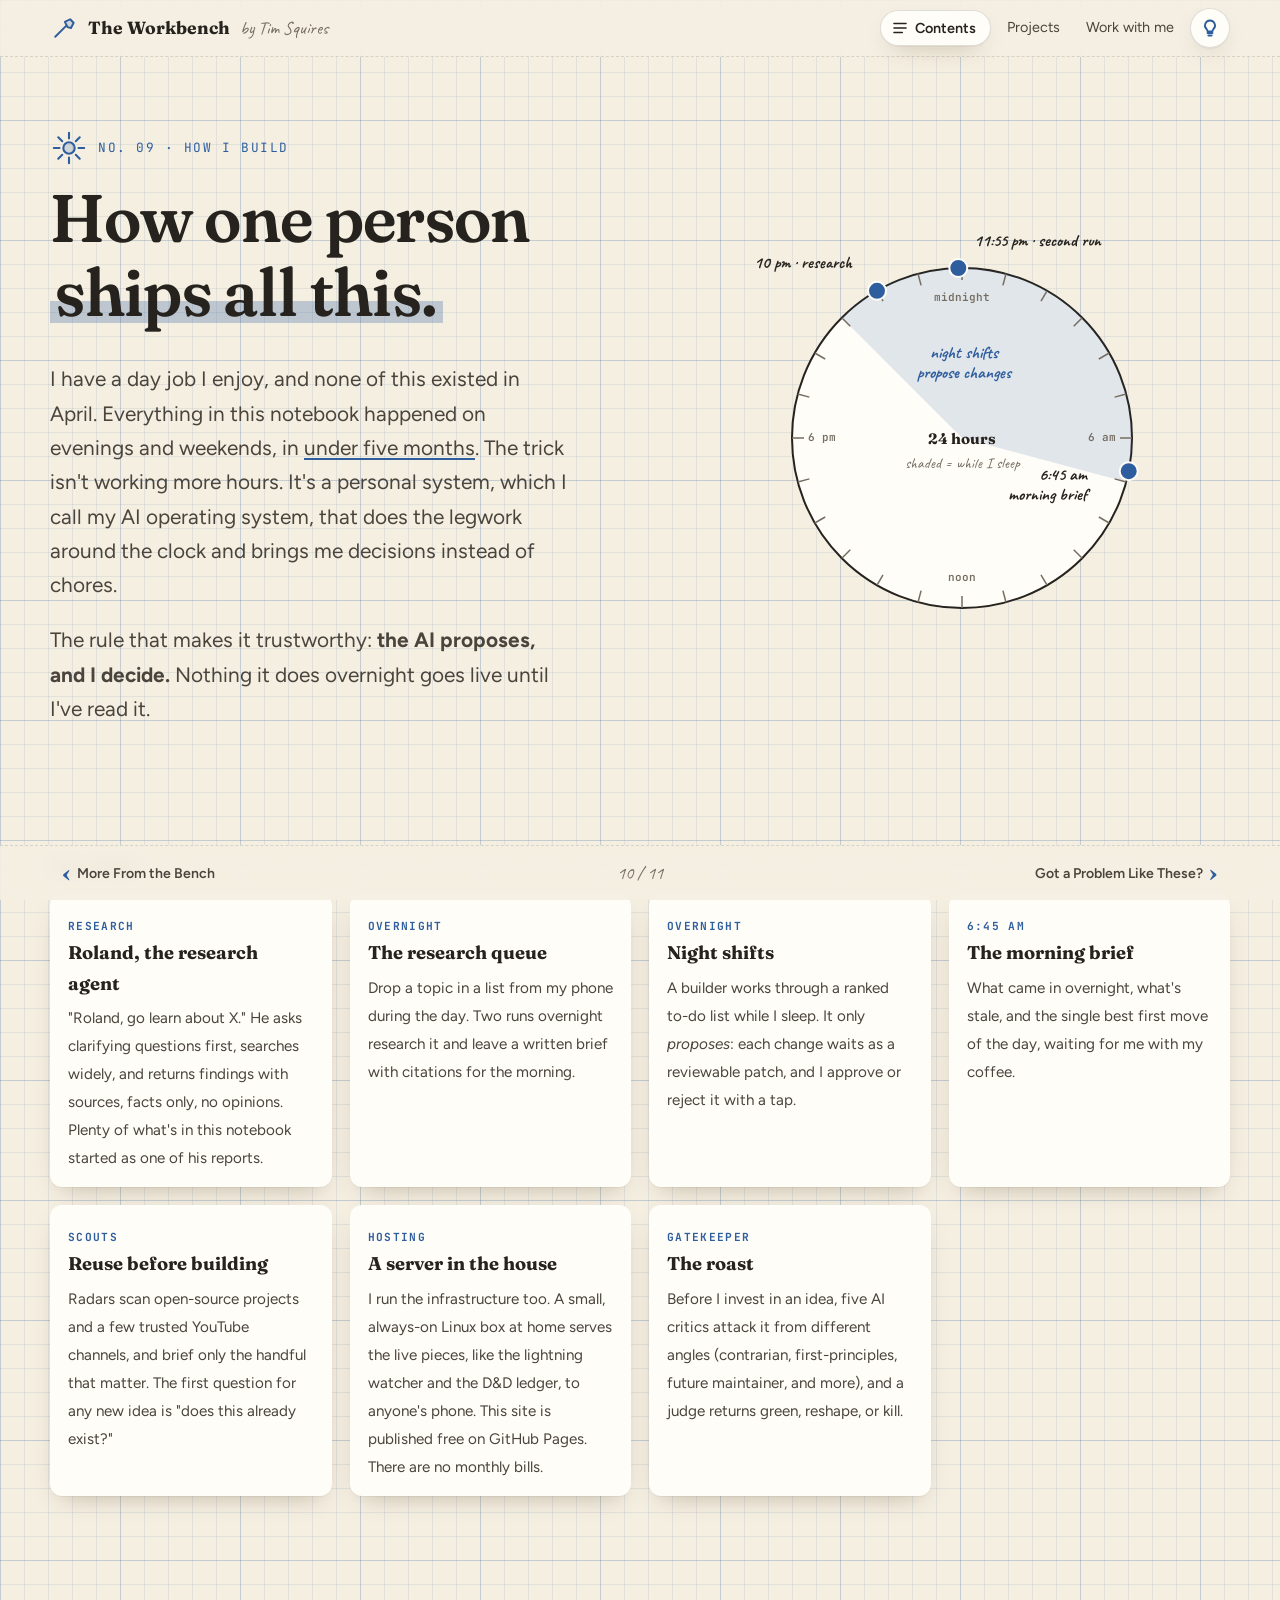
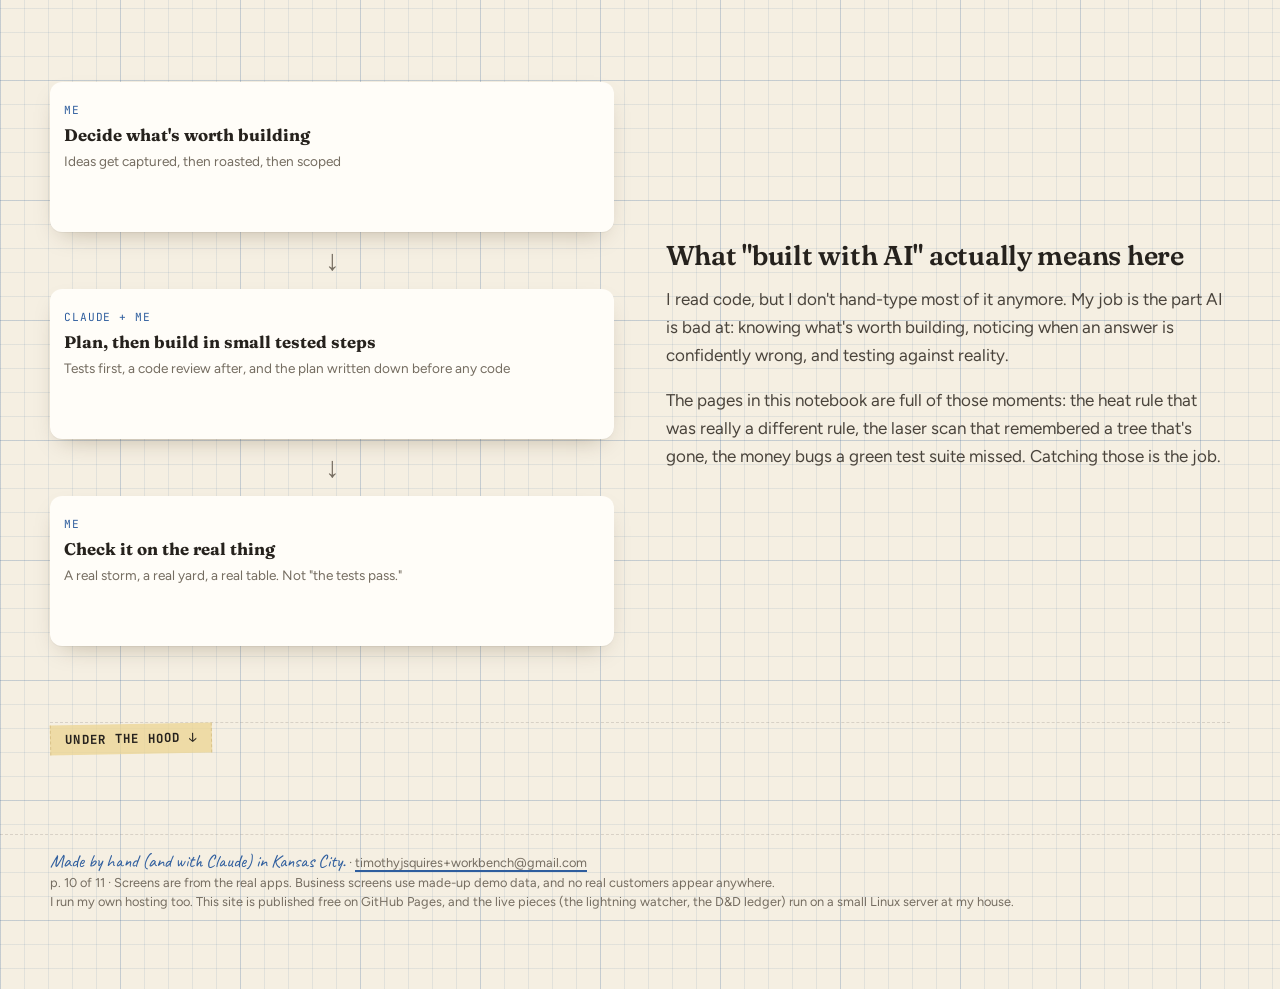
==== aios.html @ 57ef3062 "Update the workbench (2026-09-24 22:04)" ====
<!doctype html>
<html lang="en">
<head>
<meta charset="utf-8">
<meta name="viewport" content="width=device-width, initial-scale=1">
<title>How I Build · The Workbench</title>
<meta name="description" content="The system behind the projects: a research agent, overnight work shifts that propose changes for review, a morning brief on the phone, and scouts that look for existing tools before anything gets built.">
<meta name="robots" content="noindex, nofollow">
<meta property="og:title" content="How one person ships all this">
<meta property="og:description" content="A research agent, overnight shifts, and a morning brief. The AI proposes, and I decide.">
<meta property="og:image" content="https://tsquires21.github.io/workbench/img/og-card.png">
<meta name="twitter:card" content="summary_large_image">
<link rel="icon" href="assets/favicon.svg" type="image/svg+xml">
<link rel="preconnect" href="https://fonts.googleapis.com">
<link rel="preconnect" href="https://fonts.gstatic.com" crossorigin>
<link rel="stylesheet" href="https://fonts.googleapis.com/css2?family=Caveat:wght@500;700&family=Figtree:wght@400;600;700&family=Fraunces:opsz,wght,SOFT,WONK@9..144,500..700,0..100,0..1&family=JetBrains+Mono:wght@400;700&display=swap">
<link rel="stylesheet" href="assets/site.css">
<style>
  .dial { width: 100%; max-width: 440px; margin-inline: auto; display: block; }
  .dial .face { fill: var(--card); stroke: var(--ink); stroke-width: 2; }
  .dial .night { fill: color-mix(in srgb, var(--blue-pencil) 14%, transparent); }
  .dial .tick { stroke: var(--pencil); stroke-width: 1.5; }
  .dial .hr { font: 600 11px var(--f-mono); fill: var(--pencil); text-anchor: middle; dominant-baseline: middle; }
  .dial .ev circle { fill: var(--accent); stroke: var(--card); stroke-width: 2; }
  .dial .lbl { font: 700 17px var(--f-hand); fill: var(--ink); }
  .dial .lbl.dim { fill: var(--blue-pencil); }
  .dial .center { font: 700 15px var(--f-display); fill: var(--ink); text-anchor: middle; }
  .dial .sub { font: 12px var(--f-hand); fill: var(--pencil); text-anchor: middle; font-size: 15px; }
  .parts { display: grid; grid-template-columns: repeat(auto-fit, minmax(min(100%, 250px), 1fr)); gap: 18px; }
  .part { background: var(--card); border-radius: 12px; padding: 16px 18px; box-shadow: var(--shadow); }
  .part b { font-family: var(--f-display); font-size: 1.15rem; display: block; margin-bottom: 4px; }
  .part span { color: var(--ink-soft); font-size: .95rem; }
  .part .k { font: 700 .7rem var(--f-mono); letter-spacing: .12em; text-transform: uppercase; color: var(--accent); }
</style>
</head>
<body data-accent="aios">
<a class="skip" href="#main">Skip to content</a>
<header class="topbar"><div class="wrap">
  <a class="brand" href="index.html"><svg class="doodle" viewBox="0 0 32 32" aria-hidden="true"><path d="M6 26 L19 13"/><path d="M17 9 l6 -3 l4 4 l-3 6 l-4 -1 z"/><path class="fill" d="M17 9 l6 -3 l4 4 l-3 6 l-4 -1 z"/></svg>The Workbench <small>by Tim Squires</small></a>
  <nav><a class="hide-sm" href="index.html#projects">Projects</a><a class="hide-sm" href="build-for-you.html">Work with me</a>
    <button class="lamp" type="button" aria-label="Toggle theme"><svg class="doodle" viewBox="0 0 24 24" aria-hidden="true"><path d="M9 18h6M10 21h4"/><path d="M12 3a6 6 0 0 0-4 10.5c.8.8 1 1.5 1 2.5h6c0-1 .2-1.7 1-2.5A6 6 0 0 0 12 3z"/></svg></button></nav>
</div></header>

<main id="main">
  <section class="hero wrap">
    <div class="hero-grid">
      <div>
        <div class="kicker"><svg class="doodle" viewBox="0 0 40 40" aria-hidden="true"><circle cx="20" cy="20" r="6"/><circle class="fill" cx="20" cy="20" r="6"/><path d="M20 4v6M20 30v6M4 20h6M30 20h6M8.7 8.7l4.2 4.2M27.1 27.1l4.2 4.2M8.7 31.3l4.2-4.2M27.1 12.9l4.2-4.2"/></svg>No. 09 · How I build</div>
        <h1>How one person <span class="scribble">ships all this.</span></h1>
        <p class="lede">I have a day job I enjoy, and none of this existed in April. Everything in this notebook happened on evenings and weekends, in <a href="index.html#timeline">under five months</a>. The trick isn't working more hours. It's a personal system, which I call my AI operating system, that does the legwork around the clock and brings me decisions instead of chores.</p>
        <p class="lede">The rule that makes it trustworthy: <strong>the AI proposes, and I decide.</strong> Nothing it does overnight goes live until I've read it.</p>
      </div>
      <svg class="dial" viewBox="0 0 440 440" role="img" aria-label="A 24-hour day: research at 10 pm and 11:55 pm, night shifts that propose changes while I sleep, and a morning brief at 6:45 am">
        <circle class="face" cx="220" cy="220" r="170"/>
        <!-- night wedge, 9 pm (225 deg) to 7 am (15 deg); midnight at the top -->
        <path class="night" d="M220 220 L99.8 99.8 A170 170 0 0 1 384.2 264 Z"/>
        <g id="ticks"></g>
        <g class="ev">
          <circle cx="135" cy="72.8" r="9"/>
          <circle cx="216.3" cy="50" r="9"/>
          <circle cx="386.7" cy="253.2" r="9"/>
        </g>
        <text class="lbl" x="12" y="50">10 pm · research</text>
        <text class="lbl" x="232" y="28">11:55 pm · second run</text>
        <text class="lbl" x="345" y="262" text-anchor="end">6:45 am</text>
        <text class="lbl" x="345" y="282" text-anchor="end">morning brief</text>
        <text class="lbl dim" x="222" y="140" text-anchor="middle">night shifts</text>
        <text class="lbl dim" x="222" y="160" text-anchor="middle">propose changes</text>
        <text class="center" x="220" y="226">24 hours</text>
        <text class="sub" x="220" y="250">shaded = while I sleep</text>
      </svg>
    </div>
  </section>

  <section class="block wrap">
    <div class="section-label">The pieces</div>
    <div class="parts">
      <div class="part"><span class="k">Research</span><b>Roland, the research agent</b><span>"Roland, go learn about X." He asks clarifying questions first, searches widely, and returns findings with sources, facts only, no opinions. Plenty of what's in this notebook started as one of his reports.</span></div>
      <div class="part"><span class="k">Overnight</span><b>The research queue</b><span>Drop a topic in a list from my phone during the day. Two runs overnight research it and leave a written brief with citations for the morning.</span></div>
      <div class="part"><span class="k">Overnight</span><b>Night shifts</b><span>A builder works through a ranked to-do list while I sleep. It only <em>proposes</em>: each change waits as a reviewable patch, and I approve or reject it with a tap.</span></div>
      <div class="part"><span class="k">6:45 am</span><b>The morning brief</b><span>What came in overnight, what's stale, and the single best first move of the day, waiting for me with my coffee.</span></div>
      <div class="part"><span class="k">Scouts</span><b>Reuse before building</b><span>Radars scan open-source projects and a few trusted YouTube channels, and brief only the handful that matter. The first question for any new idea is "does this already exist?"</span></div>
      <div class="part"><span class="k">Hosting</span><b>A server in the house</b><span>I run the infrastructure too. A small, always-on Linux box at home serves the live pieces, like the lightning watcher and the D&amp;D ledger, to anyone's phone. This site is published free on GitHub Pages. There are no monthly bills.</span></div>
      <div class="part"><span class="k">Gatekeeper</span><b>The roast</b><span>Before I invest in an idea, five AI critics attack it from different angles (contrarian, first-principles, future maintainer, and more), and a judge returns green, reshape, or kill.</span></div>
    </div>
  </section>

  <section class="block wrap">
    <div class="beat">
      <div class="flow" style="flex-direction:column">
        <div class="step"><span class="src">Me</span><b>Decide what's worth building</b><small>Ideas get captured, then roasted, then scoped</small></div>
        <div class="arrow" style="transform:none;text-align:center">↓</div>
        <div class="step"><span class="src">Claude + me</span><b>Plan, then build in small tested steps</b><small>Tests first, a code review after, and the plan written down before any code</small></div>
        <div class="arrow" style="transform:none;text-align:center">↓</div>
        <div class="step"><span class="src">Me</span><b>Check it on the real thing</b><small>A real storm, a real yard, a real table. Not "the tests pass."</small></div>
      </div>
      <div class="prose">
        <h3>What "built with AI" actually means here</h3>
        <p>I read code, but I don't hand-type most of it anymore. My job is the part AI is bad at: knowing what's worth building, noticing when an answer is confidently wrong, and testing against reality.</p>
        <p>The pages in this notebook are full of those moments: the heat rule that was really a different rule, the laser scan that remembered a tree that's gone, the money bugs a green test suite missed. Catching those is the job.</p>
      </div>
    </div>

    <details class="hood">
      <summary>Under the hood</summary>
      <div class="inner">
        <ul>
          <li><strong>Claude Code</strong> as the build partner, driven by a git repository of instructions, skills and project notes, so the system remembers the work across days and devices.</li>
          <li><strong>Scheduled tasks</strong> on a Windows laptop run the headless shifts. An always-on Linux mini-server at home ("hearth") serves the public pages and the lightning watcher.</li>
          <li><strong>Built to survive without the AI.</strong> Every tool is rated on whether it would still run if the AI went away. Most of what's in this notebook would, because the AI helped build them but isn't needed to run them.</li>
          <li><strong>Free and open-source wherever possible</strong>, local-first, and running on hardware I own.</li>
          <li>About 40 projects and roughly 4,800 automated tests across 16 test suites.</li>
        </ul>
      </div>
    </details>
  </section>

  <nav class="pager" data-pager aria-label="Previous and next page"></nav>
</main>

<footer class="foot"><div class="wrap">
  <span class="hand">Made by hand (and with Claude) in Kansas City.</span> · <a data-contact href="#contact"><span data-contact-text>timothyjsquires+workbench [at] gmail [dot] com</span></a><br>
  <span data-pageno></span> · Screens are from the real apps. Business screens use made-up demo data, and no real customers appear anywhere.<br>
  I run my own hosting too. This site is published free on GitHub Pages, and the live pieces (the lightning watcher, the D&amp;D ledger) run on a small Linux server at my house.
</div></footer>
<script src="assets/site.js"></script>
<script>
  // hour ticks for the 24-hour dial
  (function () {
    var g = document.getElementById("ticks"), NS = "http://www.w3.org/2000/svg";
    for (var h = 0; h < 24; h++) {
      var a = (h / 24) * 2 * Math.PI - Math.PI / 2;
      var x1 = 220 + Math.cos(a) * 158, y1 = 220 + Math.sin(a) * 158;
      var x2 = 220 + Math.cos(a) * 170, y2 = 220 + Math.sin(a) * 170;
      var l = document.createElementNS(NS, "line");
      l.setAttribute("x1", x1); l.setAttribute("y1", y1); l.setAttribute("x2", x2); l.setAttribute("y2", y2);
      l.setAttribute("class", "tick"); g.appendChild(l);
      if (h % 6 === 0) {
        var t = document.createElementNS(NS, "text");
        t.setAttribute("x", 220 + Math.cos(a) * 140); t.setAttribute("y", 220 + Math.sin(a) * 140);
        t.setAttribute("class", "hr");
        t.textContent = ["midnight", "6 am", "noon", "6 pm"][h / 6];
        g.appendChild(t);
      }
    }
  })();
</script>
</body>
</html>
---- assets/site.css ----
/* The Workbench — one stylesheet for every page.
   Light = field notebook on graph paper. Dark = blueprint at night.
   Every colour is a token; restyle here, not in the pages. */

:root {
  --paper: #F5EFE2;
  --paper-2: #FBF7EE;
  --grid: rgba(70, 110, 160, .11);
  --grid-major: rgba(70, 110, 160, .18);
  --ink: #26221D;
  --ink-soft: #4A443C;
  --pencil: #756D61;
  --rule: rgba(38, 34, 29, .14);
  --red-pencil: #C4452B;
  --blue-pencil: #2F5E9E;
  --tape: rgba(236, 214, 150, .78);
  --tape-edge: rgba(180, 150, 80, .35);
  --sticky: #FCE98B;
  --sticky-ink: #3B3208;
  --card: #FFFDF8;
  --shadow: 0 1px 0 rgba(0,0,0,.04), 0 10px 24px -12px rgba(60, 40, 10, .35);
  --shadow-lift: 0 2px 0 rgba(0,0,0,.05), 0 22px 40px -16px rgba(60, 40, 10, .45);
  --device: #1D1B19;
  --device-edge: #3A3631;
  --accent: var(--red-pencil);

  --f-display: "Fraunces", "Iowan Old Style", Georgia, serif;
  --f-body: "Figtree", "Segoe UI", system-ui, sans-serif;
  --f-hand: "Caveat", "Segoe Print", "Bradley Hand", cursive;
  --f-mono: "JetBrains Mono", ui-monospace, "Cascadia Mono", Consolas, monospace;

  --gutter: clamp(16px, 4vw, 40px);
  --measure: 64ch;
  --wide: 1180px;
  --radius: 14px;
  color-scheme: light;
}

/* per-project accents, set with <body data-accent="garden"> */
[data-accent="garden"]     { --accent: #3E7B45; }
[data-accent="lightning"]  { --accent: #C92B2B; }
[data-accent="crm"]        { --accent: #1F6F4A; }
[data-accent="woodshop"]   { --accent: #8A5A2B; }
[data-accent="music"]      { --accent: #D2872A; }
[data-accent="dnd"]        { --accent: #A8322F; }
[data-accent="multimeter"] { --accent: #7F9A12; }
[data-accent="aios"]       { --accent: #2F5E9E; }
[data-accent="workbench"]  { --accent: #6B5B95; }
[data-accent="build"]      { --accent: #C4452B; }

@media (prefers-color-scheme: dark) {
  :root:not([data-theme="light"]) {
    --paper: #0F2238; --paper-2: #132A45;
    --grid: rgba(150, 195, 255, .07); --grid-major: rgba(150, 195, 255, .13);
    --ink: #EAF0F6; --ink-soft: #C6D2DF; --pencil: #93A8BF; --rule: rgba(200, 220, 240, .16);
    --red-pencil: #FF8C6B; --blue-pencil: #8DB8FF;
    --tape: rgba(255, 232, 170, .20); --tape-edge: rgba(255, 232, 170, .25);
    --sticky: #F3D36A; --card: #16304E;
    --shadow: 0 1px 0 rgba(0,0,0,.2), 0 12px 28px -14px rgba(0,0,0,.7);
    --shadow-lift: 0 2px 0 rgba(0,0,0,.25), 0 24px 44px -16px rgba(0,0,0,.8);
    --device: #070F1A; --device-edge: #2B4466;
    color-scheme: dark;
  }
  :root:not([data-theme="light"]) [data-accent="garden"]    { --accent: #7FC98A; }
  :root:not([data-theme="light"]) [data-accent="lightning"] { --accent: #FF7B7B; }
  :root:not([data-theme="light"]) [data-accent="crm"]       { --accent: #5CC78F; }
  :root:not([data-theme="light"]) [data-accent="woodshop"]  { --accent: #D9A066; }
  :root:not([data-theme="light"]) [data-accent="music"]     { --accent: #F2B25C; }
  :root:not([data-theme="light"]) [data-accent="dnd"]       { --accent: #F07A73; }
  :root:not([data-theme="light"]) [data-accent="multimeter"]{ --accent: #C3DB4E; }
  :root:not([data-theme="light"]) [data-accent="aios"]      { --accent: #8DB8FF; }
  :root:not([data-theme="light"]) [data-accent="workbench"] { --accent: #B9A7E8; }
  :root:not([data-theme="light"]) [data-accent="build"]     { --accent: #FF8C6B; }
}
:root[data-theme="dark"] {
  --paper: #0F2238; --paper-2: #132A45;
  --grid: rgba(150, 195, 255, .07); --grid-major: rgba(150, 195, 255, .13);
  --ink: #EAF0F6; --ink-soft: #C6D2DF; --pencil: #93A8BF; --rule: rgba(200, 220, 240, .16);
  --red-pencil: #FF8C6B; --blue-pencil: #8DB8FF;
  --tape: rgba(255, 232, 170, .20); --tape-edge: rgba(255, 232, 170, .25);
  --sticky: #F3D36A; --card: #16304E;
  --shadow: 0 1px 0 rgba(0,0,0,.2), 0 12px 28px -14px rgba(0,0,0,.7);
  --shadow-lift: 0 2px 0 rgba(0,0,0,.25), 0 24px 44px -16px rgba(0,0,0,.8);
  --device: #070F1A; --device-edge: #2B4466;
  color-scheme: dark;
}
:root[data-theme="dark"] [data-accent="garden"]    { --accent: #7FC98A; }
:root[data-theme="dark"] [data-accent="lightning"] { --accent: #FF7B7B; }
:root[data-theme="dark"] [data-accent="crm"]       { --accent: #5CC78F; }
:root[data-theme="dark"] [data-accent="woodshop"]  { --accent: #D9A066; }
:root[data-theme="dark"] [data-accent="music"]     { --accent: #F2B25C; }
:root[data-theme="dark"] [data-accent="dnd"]       { --accent: #F07A73; }
:root[data-theme="dark"] [data-accent="multimeter"]{ --accent: #C3DB4E; }
:root[data-theme="dark"] [data-accent="aios"]      { --accent: #8DB8FF; }
:root[data-theme="dark"] [data-accent="workbench"] { --accent: #B9A7E8; }
:root[data-theme="dark"] [data-accent="build"]     { --accent: #FF8C6B; }

/* ── base ─────────────────────────────────────────────────────────────── */
*, *::before, *::after { box-sizing: border-box; }
html { -webkit-text-size-adjust: 100%; scroll-behavior: smooth; }
body {
  margin: 0;
  background-color: var(--paper);
  background-image:
    linear-gradient(var(--grid-major) 1px, transparent 1px),
    linear-gradient(90deg, var(--grid-major) 1px, transparent 1px),
    linear-gradient(var(--grid) 1px, transparent 1px),
    linear-gradient(90deg, var(--grid) 1px, transparent 1px);
  background-size: 120px 120px, 120px 120px, 24px 24px, 24px 24px;
  color: var(--ink);
  font: 400 1.0625rem/1.65 var(--f-body);
  overflow-x: hidden;
}
img { max-width: 100%; height: auto; display: block; }
a { color: inherit; text-decoration-color: var(--accent); text-decoration-thickness: 2px; text-underline-offset: 3px; }
a:hover { color: var(--accent); }
:focus-visible { outline: 3px dashed var(--accent); outline-offset: 3px; border-radius: 4px; }
h1, h2, h3 { font-family: var(--f-display); font-weight: 600; line-height: 1.1; letter-spacing: -.01em; margin: 0 0 .5em; font-variation-settings: "SOFT" 60, "WONK" 1; }
h1 { font-size: clamp(2.3rem, 6vw, 4.2rem); }
h2 { font-size: clamp(1.6rem, 3.6vw, 2.4rem); }
h3 { font-size: 1.3rem; }
p { margin: 0 0 1em; }
strong { font-weight: 700; }
code, .mono { font-family: var(--f-mono); font-size: .88em; }
.hand { font-family: var(--f-hand); font-size: 1.45em; line-height: 1.15; color: var(--blue-pencil); }
.skip { position: absolute; left: -999px; }
.skip:focus { left: 16px; top: 16px; background: var(--card); padding: 8px 12px; z-index: 99; }

.wrap { width: min(100% - 2 * var(--gutter), var(--wide)); margin-inline: auto; }
.prose { max-width: var(--measure); }
.prose p, .prose li { color: var(--ink-soft); }

/* hand-drawn underline for a key phrase */
.scribble {
  background: linear-gradient(transparent 62%, color-mix(in srgb, var(--accent) 28%, transparent) 62%, color-mix(in srgb, var(--accent) 28%, transparent) 88%, transparent 88%);
  padding: 0 .08em;
}

/* ── top bar ──────────────────────────────────────────────────────────── */
.topbar {
  position: sticky; top: 0; z-index: 20;
  backdrop-filter: blur(8px); -webkit-backdrop-filter: blur(8px);
  background: color-mix(in srgb, var(--paper) 82%, transparent);
  border-bottom: 1px dashed var(--rule);
}
.topbar .wrap { display: flex; align-items: center; gap: 12px; min-height: 56px; }
.brand { display: flex; align-items: center; gap: 10px; text-decoration: none; font-family: var(--f-display); font-weight: 700; font-size: 1.1rem; }
.brand svg { width: 28px; height: 28px; color: var(--accent); }
.brand small { font: 400 .95rem var(--f-hand); color: var(--pencil); font-size: 1.15rem; }
.topbar nav { margin-left: auto; display: flex; gap: 6px; align-items: center; }
.topbar nav a { text-decoration: none; font-size: .9rem; padding: 6px 10px; border-radius: 999px; color: var(--ink-soft); }
.topbar nav a:hover { background: var(--card); color: var(--ink); }
.lamp {
  border: 1px solid var(--rule); background: var(--card); color: var(--ink);
  width: 40px; height: 40px; border-radius: 50%; cursor: pointer; display: grid; place-items: center;
  box-shadow: var(--shadow); transition: transform .2s;
}
.lamp:hover { transform: rotate(-12deg); }
.lamp svg { width: 20px; height: 20px; }
@media (max-width: 640px) { .topbar nav .hide-sm { display: none; } .brand small { display: none; } }

/* ── contents drawer ──────────────────────────────────────────────────── */
.contents-btn {
  display: inline-flex; align-items: center; gap: 6px; cursor: pointer;
  border: 1px solid var(--rule); background: var(--card); color: var(--ink);
  font: 600 .9rem var(--f-body); padding: 8px 14px 8px 10px; border-radius: 999px; box-shadow: var(--shadow);
}
.contents-btn svg { width: 18px; height: 18px; color: var(--ink); }
.contents-btn:hover { color: var(--accent); }
.contents-shade {
  position: fixed; inset: 0; z-index: 40; background: rgba(15, 20, 30, .45);
  opacity: 0; visibility: hidden; transition: opacity .25s, visibility .25s;
}
.contents {
  position: fixed; top: 0; right: 0; bottom: 0; z-index: 41; width: min(380px, 88vw);
  background-color: var(--paper-2);
  background-image: linear-gradient(90deg, transparent 38px, color-mix(in srgb, var(--red-pencil) 40%, transparent) 38px, color-mix(in srgb, var(--red-pencil) 40%, transparent) 40px, transparent 40px);
  box-shadow: -18px 0 40px -20px rgba(0,0,0,.5); overflow-y: auto; overscroll-behavior: contain;
  transform: translateX(104%); visibility: hidden; transition: transform .3s cubic-bezier(.3,1.2,.5,1), visibility .3s;
  padding: 14px 18px 28px 54px;
}
body.contents-open { overflow: hidden; }
body.contents-open .contents { transform: none; visibility: visible; }
body.contents-open .contents-shade { opacity: 1; visibility: visible; }
.contents-head { display: flex; align-items: center; justify-content: space-between; margin-bottom: 6px; }
.contents-head .hand { font-size: 2.2rem; color: var(--ink); }
.contents-x {
  width: 40px; height: 40px; border-radius: 50%; border: 2px solid var(--ink); background: var(--card);
  color: var(--ink); font-size: 1.1rem; cursor: pointer; box-shadow: 2px 2px 0 var(--ink);
}
.contents-x:hover { color: var(--accent); }
.contents-group { font: 700 .72rem var(--f-mono); letter-spacing: .14em; text-transform: uppercase; color: var(--pencil); margin: 18px 0 6px; }
.contents ol { margin: 0; padding: 0 0 0 4px; list-style: none; counter-reset: none; }
.contents li { margin: 0; }
.contents a { display: block; text-decoration: none; padding: 8px 10px; border-radius: 10px; position: relative; }
.contents a b { font-family: var(--f-display); font-size: 1.12rem; display: block; line-height: 1.2; }
.contents a small { color: var(--pencil); font-size: .86rem; display: block; line-height: 1.35; margin-top: 2px; }
.contents a:hover { background: var(--card); }
.contents a[aria-current="page"] { background: var(--card); box-shadow: var(--shadow); }
.contents a[aria-current="page"]::after { content: "you are here"; display: block; font: 1.1rem var(--f-hand); color: var(--red-pencil); }

.contents-contact { margin: 22px 0 0; padding-top: 14px; border-top: 1px dashed var(--rule); font: 1.35rem var(--f-hand); }
.contents-contact a { color: var(--accent); }
.btn.contact { text-decoration: none; }

/* ── hero ─────────────────────────────────────────────────────────────── */
.hero { padding: clamp(28px, 6vw, 72px) 0 clamp(24px, 4vw, 48px); position: relative; }
.hero-grid { display: grid; gap: clamp(24px, 4vw, 56px); grid-template-columns: 1.05fr .95fr; align-items: center; }
@media (max-width: 860px) { .hero-grid { grid-template-columns: 1fr; } }
.kicker { font-family: var(--f-mono); font-size: .8rem; letter-spacing: .12em; text-transform: uppercase; color: var(--accent); display: flex; align-items: center; gap: 10px; margin-bottom: 14px; }
.kicker .doodle { width: 38px; height: 38px; }
.lede { font-size: clamp(1.1rem, 2.1vw, 1.3rem); color: var(--ink-soft); max-width: 40ch; }
.hero .hand-aside { margin-top: 18px; transform: rotate(-2deg); display: inline-block; }

/* ── doodles (inline SVG, stroked, hand-drawn-ish) ────────────────────── */
.doodle { fill: none; stroke: currentColor; stroke-width: 2.2; stroke-linecap: round; stroke-linejoin: round; color: var(--accent); }
.doodle .fill { fill: currentColor; stroke: none; opacity: .18; }

/* ── stamps ───────────────────────────────────────────────────────────── */
.stamps { display: flex; flex-wrap: wrap; gap: 12px; margin-top: 22px; }
.stamp {
  font: 700 .72rem/1.2 var(--f-mono); letter-spacing: .1em; text-transform: uppercase;
  color: var(--accent); border: 2px solid currentColor; border-radius: 6px; padding: 6px 10px;
  transform: rotate(var(--r, -3deg)); opacity: .85;
  box-shadow: inset 0 0 0 2px color-mix(in srgb, currentColor 15%, transparent);
  mask-image: radial-gradient(circle at 30% 40%, #000 60%, rgba(0,0,0,.75) 61%, #000 75%);
}
.stamp:nth-child(2) { --r: 2deg; }
.stamp:nth-child(3) { --r: -1deg; }
.stamp b { display: block; font-size: 1.05rem; letter-spacing: .02em; }

/* ── devices ──────────────────────────────────────────────────────────── */
.device-stage { position: relative; display: flex; justify-content: center; align-items: flex-end; gap: clamp(12px, 3vw, 28px); }
.phone {
  position: relative; width: min(100%, var(--pw, 280px)); aspect-ratio: 390 / 844;
  border-radius: 38px; padding: 10px; background: var(--device);
  box-shadow: 0 0 0 2px var(--device-edge), var(--shadow-lift);
  flex-shrink: 0;
}
.phone::before { content: ""; position: absolute; top: 18px; left: 50%; translate: -50% 0; width: 30%; height: 18px; border-radius: 12px; background: var(--device); z-index: 2; }
.phone .screen { width: 100%; height: 100%; border-radius: 29px; overflow: hidden; background: #fff; }
.phone .screen img { width: 100%; height: 100%; object-fit: cover; object-position: top; }
.phone.tilt-l { transform: rotate(-3deg); }
.phone.tilt-r { transform: rotate(3deg); }
.phone.small { --pw: 210px; }
.device-stage .phone { width: min(var(--pw, 280px), calc(50% - 8px)); }
.device-stage .phone:only-child { width: min(var(--pw, 280px), 80%); }

.browser {
  width: 100%; border-radius: 12px; overflow: hidden; background: var(--card);
  box-shadow: 0 0 0 1px var(--rule), var(--shadow-lift);
}
.browser .bar { display: flex; align-items: center; gap: 6px; padding: 9px 12px; background: color-mix(in srgb, var(--card) 70%, var(--rule)); border-bottom: 1px solid var(--rule); }
.browser .bar i { width: 10px; height: 10px; border-radius: 50%; background: #E8685A; }
.browser .bar i:nth-child(2) { background: #EDB84C; }
.browser .bar i:nth-child(3) { background: #62C554; }
.browser .bar span { margin-left: 10px; flex: 1; font: .74rem var(--f-mono); color: var(--pencil); background: var(--paper-2); border-radius: 6px; padding: 3px 10px; white-space: nowrap; overflow: hidden; text-overflow: ellipsis; }
.browser img { width: 100%; }

.stage-combo { position: relative; padding-right: clamp(40px, 10vw, 120px); padding-bottom: 28px; }
.stage-combo .phone { position: absolute; right: 0; bottom: 0; --pw: clamp(120px, 24vw, 200px); }

/* ── taped photo ──────────────────────────────────────────────────────── */
.taped { position: relative; background: var(--card); padding: 10px 10px 14px; box-shadow: var(--shadow); transform: rotate(var(--r, -1deg)); }
.taped::before, .taped::after {
  content: ""; position: absolute; width: 92px; height: 26px; background: var(--tape);
  border-left: 1px dashed var(--tape-edge); border-right: 1px dashed var(--tape-edge);
  top: -12px; left: 18px; transform: rotate(-6deg);
}
.taped::after { left: auto; right: 18px; transform: rotate(5deg); }
.taped figcaption { font-family: var(--f-hand); font-size: 1.25rem; color: var(--pencil); margin-top: 8px; line-height: 1.15; }
.taped.r { --r: 1.2deg; }
.pixel { image-rendering: pixelated; }

/* ── sections & beats ─────────────────────────────────────────────────── */
section.block { padding: clamp(28px, 5vw, 64px) 0; }
.section-label { font: 700 .78rem var(--f-mono); letter-spacing: .14em; text-transform: uppercase; color: var(--pencil); display: flex; align-items: center; gap: 12px; margin-bottom: 18px; }
.section-label::after { content: ""; flex: 1; border-top: 1px dashed var(--rule); }

.beat { display: grid; grid-template-columns: minmax(0, 1fr) minmax(0, 1fr); gap: clamp(20px, 4vw, 56px); align-items: center; padding: clamp(18px, 3vw, 36px) 0; }
.beat.flip > :first-child { order: 2; }
.beat.narrow-visual { grid-template-columns: minmax(0, .8fr) minmax(0, 1.2fr); }
@media (max-width: 820px) { .beat, .beat.narrow-visual { grid-template-columns: 1fr; } .beat.flip > :first-child { order: 0; } }
.beat h3 { font-size: clamp(1.3rem, 2.4vw, 1.7rem); }
.beat .num { font: 600 1rem var(--f-hand); font-size: 1.6rem; color: var(--accent); display: block; margin-bottom: 2px; }

/* margin note with an arrow */
.note { position: relative; font-family: var(--f-hand); font-size: 1.35rem; line-height: 1.2; color: var(--blue-pencil); max-width: 30ch; margin: 14px 0 0; padding-left: 46px; }
.note svg { position: absolute; left: 0; top: -4px; width: 40px; height: 40px; color: var(--blue-pencil); }
.note.red { color: var(--red-pencil); } .note.red svg { color: var(--red-pencil); }

/* ── under the hood (details as a tape tab) ───────────────────────────── */
details.hood { margin-top: 18px; border-top: 1px dashed var(--rule); }
details.hood summary {
  list-style: none; cursor: pointer; display: inline-flex; align-items: center; gap: 8px;
  margin-top: -1px; padding: 6px 14px 7px; background: var(--tape);
  border-left: 1px dashed var(--tape-edge); border-right: 1px dashed var(--tape-edge);
  font: 700 .78rem var(--f-mono); letter-spacing: .1em; text-transform: uppercase; color: var(--ink);
  transform: rotate(-1deg); transition: transform .15s;
}
details.hood summary::-webkit-details-marker { display: none; }
details.hood summary::after { content: "↓"; transition: transform .2s; }
details.hood[open] summary::after { transform: rotate(180deg); }
details.hood summary:hover { transform: rotate(0); }
details.hood .inner { padding: 14px 0 4px; color: var(--ink-soft); font-size: .98rem; }
details.hood .inner ul { padding-left: 1.2em; margin: 0; }
details.hood .inner li { margin-bottom: .5em; }

/* ── callouts ─────────────────────────────────────────────────────────── */
.honest {
  border: 2px dashed color-mix(in srgb, var(--ink) 30%, transparent); border-radius: var(--radius);
  padding: clamp(18px, 3vw, 28px); background: color-mix(in srgb, var(--card) 70%, transparent);
  position: relative;
}
.honest::before { content: "worth knowing"; position: absolute; top: -16px; left: 18px; background: var(--paper); padding: 0 8px; font: 1.5rem var(--f-hand); color: var(--red-pencil); }
.honest p:last-child, .honest ul:last-child { margin-bottom: 0; }

.sticky {
  background: var(--sticky); color: var(--sticky-ink); padding: 22px 24px 24px; max-width: 520px;
  box-shadow: 0 18px 24px -18px rgba(0,0,0,.45); transform: rotate(-1.5deg); position: relative;
  font-size: 1.02rem;
}
.sticky::before { content: ""; position: absolute; top: -10px; left: 50%; translate: -50% 0; width: 110px; height: 24px; background: var(--tape); border-left: 1px dashed var(--tape-edge); border-right: 1px dashed var(--tape-edge); }
.sticky h3 { font-family: var(--f-hand); font-size: 1.8rem; font-weight: 700; margin-bottom: .3em; }
.sticky a { color: var(--sticky-ink); }

.facts { display: grid; grid-template-columns: repeat(auto-fit, minmax(150px, 1fr)); gap: 14px; margin: 22px 0; }
.fact { background: var(--card); border-radius: 12px; padding: 14px 16px; box-shadow: var(--shadow); }
.fact b { display: block; font: 700 1.7rem/1.1 var(--f-display); color: var(--accent); }
.fact span { font-size: .88rem; color: var(--pencil); }

/* ── diagrams ─────────────────────────────────────────────────────────── */
.flow { display: flex; flex-wrap: wrap; align-items: stretch; gap: 10px; margin: 22px 0; }
.flow .step { flex: 1 1 150px; background: var(--card); border-radius: 12px; padding: 12px 14px; box-shadow: var(--shadow); position: relative; }
.flow .step b { display: block; font-family: var(--f-display); font-size: 1.05rem; margin-bottom: 2px; }
.flow .step small { color: var(--pencil); font-size: .85rem; line-height: 1.35; display: block; }
.flow .step .src { font: .7rem var(--f-mono); color: var(--accent); letter-spacing: .08em; text-transform: uppercase; }
.flow .arrow { align-self: center; font: 1.8rem var(--f-hand); color: var(--pencil); }
@media (max-width: 640px) { .flow { flex-direction: column; } .flow .arrow { transform: rotate(90deg); align-self: center; } }

/* ── pegboard (index) ─────────────────────────────────────────────────── */
.pegboard {
  --hole: color-mix(in srgb, var(--ink) 14%, transparent);
  background-color: color-mix(in srgb, #C9A57A 30%, var(--paper));
  background-image: radial-gradient(circle, var(--hole) 3px, transparent 3.5px);
  background-size: 32px 32px;
  border-radius: 18px; padding: clamp(24px, 4vw, 48px) clamp(14px, 3vw, 40px);
  box-shadow: inset 0 0 0 10px color-mix(in srgb, #8A6A44 40%, transparent), var(--shadow);
}
.cards { display: grid; grid-template-columns: repeat(auto-fill, minmax(min(100%, 300px), 1fr)); grid-auto-flow: dense; gap: clamp(22px, 3vw, 36px); }
.card {
  position: relative; display: flex; flex-direction: column; text-decoration: none; color: var(--ink);
  background: var(--card); border-radius: 10px; overflow: hidden; box-shadow: var(--shadow);
  transform: rotate(var(--r, 0deg)); transition: transform .25s cubic-bezier(.3,1.6,.5,1), box-shadow .25s;
}
.card:nth-child(3n+1) { --r: -1.2deg; } .card:nth-child(3n+2) { --r: .8deg; } .card:nth-child(3n) { --r: -.4deg; }
.card:hover, .card:focus-visible { transform: rotate(0) translateY(-6px) scale(1.015); box-shadow: var(--shadow-lift); color: var(--ink); }
.card::before { content: ""; position: absolute; z-index: 2; top: 10px; left: 50%; translate: -50% 0; width: 16px; height: 16px; border-radius: 50%; background: radial-gradient(circle at 35% 35%, #fff8, transparent 40%), var(--accent); box-shadow: 0 3px 4px rgba(0,0,0,.35); }
.card .thumb { aspect-ratio: 16 / 10; overflow: hidden; background: var(--paper-2); border-bottom: 1px solid var(--rule); }
.card .thumb img { width: 100%; height: 100%; object-fit: cover; object-position: top; transition: transform .6s; }
.card:hover .thumb img { transform: scale(1.04); }
.card .body { padding: 14px 16px 18px; }
.card .body .tag { font: 700 .7rem var(--f-mono); letter-spacing: .12em; text-transform: uppercase; color: var(--accent); }
.card .body h3 { margin: 4px 0 6px; font-size: 1.35rem; }
.card .body p { margin: 0; font-size: .95rem; color: var(--ink-soft); }
.card.feature { grid-column: span 2; }
@media (max-width: 700px) { .card.feature { grid-column: auto; } }

.common { display: grid; grid-template-columns: repeat(auto-fit, minmax(210px, 1fr)); gap: 18px; }
.common div { padding: 16px 0 0; border-top: 2px solid var(--ink); }
.common b { font-family: var(--f-display); font-size: 1.15rem; display: block; margin-bottom: 4px; }
.common span { color: var(--ink-soft); font-size: .95rem; }

/* ── toys ─────────────────────────────────────────────────────────────── */
.toy { background: var(--card); border-radius: var(--radius); padding: clamp(14px, 3vw, 24px); box-shadow: var(--shadow); }
.toy .toy-label { font: 700 .72rem var(--f-mono); letter-spacing: .12em; text-transform: uppercase; color: var(--pencil); display: flex; justify-content: space-between; gap: 8px; margin-bottom: 10px; }
.toy input[type=range] { width: 100%; accent-color: var(--accent); }
.btn {
  display: inline-flex; align-items: center; gap: 8px; cursor: pointer; font: 600 .95rem var(--f-body);
  border: 2px solid var(--ink); background: var(--card); color: var(--ink); padding: 9px 16px; border-radius: 999px;
  box-shadow: 3px 3px 0 var(--ink); transition: transform .1s, box-shadow .1s;
}
.btn:hover { transform: translate(-1px, -1px); box-shadow: 4px 4px 0 var(--ink); }
.btn:active { transform: translate(2px, 2px); box-shadow: 1px 1px 0 var(--ink); }
.btn.accent { background: var(--accent); border-color: var(--accent); color: #fff; box-shadow: 3px 3px 0 var(--ink); }
.seg { display: inline-flex; border: 2px solid var(--ink); border-radius: 999px; overflow: hidden; }
.seg button { border: 0; background: transparent; color: var(--ink); font: 600 .9rem var(--f-body); padding: 8px 14px; cursor: pointer; }
.seg button[aria-pressed="true"] { background: var(--ink); color: var(--paper); }

.frames { position: relative; aspect-ratio: 1; border-radius: 10px; overflow: hidden; background: #000; }
.frames img { position: absolute; inset: 0; width: 100%; height: 100%; object-fit: cover; opacity: 0; transition: opacity .35s; }
.frames img.on { opacity: 1; }
.frames .clock { position: absolute; left: 10px; top: 10px; background: rgba(0,0,0,.65); color: #fff; font: 700 .9rem var(--f-mono); padding: 4px 10px; border-radius: 999px; }

/* lightning demo */
.storm { display: grid; grid-template-columns: minmax(0, 1fr) minmax(0, 1fr); gap: 18px; align-items: center; }
@media (max-width: 640px) { .storm { grid-template-columns: 1fr; } }
.storm svg { width: 100%; max-width: 320px; margin-inline: auto; display: block; }
.storm .countdown { font: 700 clamp(2.6rem, 8vw, 3.6rem)/1 var(--f-mono); color: var(--accent); letter-spacing: -.02em; }
.storm .status { font-weight: 700; margin: 6px 0 12px; }
.storm .controls { display: flex; flex-wrap: wrap; gap: 10px; }
.ring { fill: none; stroke: var(--rule); stroke-width: 1.5; stroke-dasharray: 4 5; }
.ring.ten { stroke: var(--accent); stroke-dasharray: none; stroke-width: 2; opacity: .6; }
.field { fill: var(--ink); }
.strike { fill: #FFC53D; stroke: #8A5A00; stroke-width: 1.2; }
@keyframes flash { 0% { opacity: 1; r: 3; } 40% { opacity: .9; r: 16; } 100% { opacity: 0; r: 22; } }
.flash { fill: #FFE27A; animation: flash .9s ease-out forwards; }

/* circle of fifths toy */
.cof { display: grid; grid-template-columns: minmax(0, 1fr) minmax(0, 1fr); gap: 18px; align-items: center; }
@media (max-width: 640px) { .cof { grid-template-columns: 1fr; } }
.cof svg { width: 100%; max-width: 340px; margin-inline: auto; display: block; }
.cof .wedge { fill: var(--paper-2); stroke: var(--rule); cursor: pointer; transition: fill .2s; }
.cof .wedge:hover { fill: color-mix(in srgb, var(--accent) 25%, var(--paper-2)); }
.cof .wedge.sel { fill: var(--accent); }
.cof .wedge.near { fill: color-mix(in srgb, var(--accent) 35%, var(--paper-2)); }
.cof text { font: 600 13px var(--f-body); fill: var(--ink); pointer-events: none; text-anchor: middle; dominant-baseline: middle; }
.cof text.minor { font-size: 10.5px; fill: var(--pencil); }
.cof .readout b { font: 700 2.4rem var(--f-display); color: var(--accent); display: block; }
.chips { display: flex; flex-wrap: wrap; gap: 6px; margin-top: 8px; }
.chips span { font: .85rem var(--f-mono); background: var(--paper-2); border: 1px solid var(--rule); border-radius: 6px; padding: 3px 8px; }

/* swap (tenant flip) */
.swap { position: relative; }
.swap img { transition: opacity .35s; }
.swap .alt { position: absolute; inset: 0; opacity: 0; }
.swap.flipped .alt { opacity: 1; }
.swap.flipped .main { opacity: 0; }
.swap.flipped .alt { z-index: 1; }
.crop-map img { width: 100%; aspect-ratio: 1600 / 1300; object-fit: cover; object-position: center 30%; }
.crop-app img { width: 100%; aspect-ratio: 1600 / 1350; object-fit: cover; object-position: top; }
.crop-top img { width: 100%; aspect-ratio: 16 / 10; object-fit: cover; object-position: top; }

.embed { width: 100%; aspect-ratio: 16 / 10; border: 0; border-radius: 12px; background: var(--card); box-shadow: 0 0 0 1px var(--rule), var(--shadow-lift); }
@media (max-width: 700px) { .embed { aspect-ratio: 3 / 5; } }

/* ── timeline ───────────────────────────────────────────────────────── */
.timeline { list-style: none; margin: 0; padding: 0; position: relative; display: grid; gap: 4px; }
.timeline::before { content: ""; position: absolute; left: 88px; top: 8px; bottom: 8px; border-left: 2px dashed var(--rule); }
.timeline li { display: grid; grid-template-columns: 76px 1fr; gap: 28px; align-items: baseline; position: relative; padding: 8px 0; }
.timeline li::before {
  content: ""; position: absolute; left: 82px; top: 16px; width: 12px; height: 12px; border-radius: 50%;
  background: var(--card); border: 2px solid var(--accent);
}
.timeline li.big::before { background: var(--accent); }
.timeline time { font: 700 1.25rem var(--f-hand); color: var(--accent); text-align: right; white-space: nowrap; }
.timeline b { font-family: var(--f-display); font-size: 1.08rem; }
.timeline span { color: var(--ink-soft); font-size: .95rem; }
.timeline li.now time { color: var(--red-pencil); }
.timeline-wrap { display: grid; grid-template-columns: minmax(0, .8fr) minmax(0, 1.2fr); gap: clamp(20px, 4vw, 56px); align-items: start; }
@media (max-width: 820px) { .timeline-wrap { grid-template-columns: 1fr; } }

/* ── pager (pinned to the bottom) + footer ───────────────────────────── */
.pager {
  position: fixed; left: 0; right: 0; bottom: 0; z-index: 30;
  display: grid; grid-template-columns: minmax(0, 1fr) auto minmax(0, 1fr); align-items: center; gap: 8px;
  padding: 7px max(12px, calc((100vw - var(--wide)) / 2)) calc(7px + env(safe-area-inset-bottom));
  background: color-mix(in srgb, var(--paper) 86%, transparent);
  backdrop-filter: blur(8px); -webkit-backdrop-filter: blur(8px);
  border-top: 1px dashed var(--rule);
}
.pager a {
  display: flex; align-items: center; gap: 6px; min-width: 0; min-height: 40px; text-decoration: none;
  padding: 4px 12px; border-radius: 999px; font: 600 .88rem var(--f-body); color: var(--ink-soft);
}
.pager a:hover { background: var(--card); color: var(--ink); }
.pager .next { justify-content: flex-end; text-align: right; }
.pager .t { overflow: hidden; text-overflow: ellipsis; white-space: nowrap; }
.pager .arrow { font: 700 1.5rem/1 var(--f-display); color: var(--accent); flex-shrink: 0; }
.pager .where { font: 1.15rem var(--f-hand); color: var(--pencil); white-space: nowrap; }
body.has-pager { padding-bottom: calc(58px + env(safe-area-inset-bottom)); }
footer.foot { padding: 16px 0 20px; color: var(--pencil); font-size: .8rem; line-height: 1.5; border-top: 1px dashed var(--rule); margin-top: 16px; }
footer.foot .hand { font-size: 1.15rem; }

.lightbox { position: fixed; inset: 0; z-index: 50; display: grid; place-items: center; padding: 16px; background: rgba(10, 14, 20, .86); cursor: zoom-out; }
.lightbox img { max-width: min(100%, 1400px); max-height: 92vh; width: auto; border-radius: 8px; box-shadow: 0 30px 60px rgba(0,0,0,.6); }
[data-zoom] { cursor: zoom-in; }

.reveal { opacity: 0; transform: translateY(18px); transition: opacity .6s ease, transform .6s ease; }
.reveal.in { opacity: 1; transform: none; }
@media (prefers-reduced-motion: reduce) {
  *, *::before, *::after { animation: none !important; transition: none !important; }
  .reveal { opacity: 1; transform: none; }
}
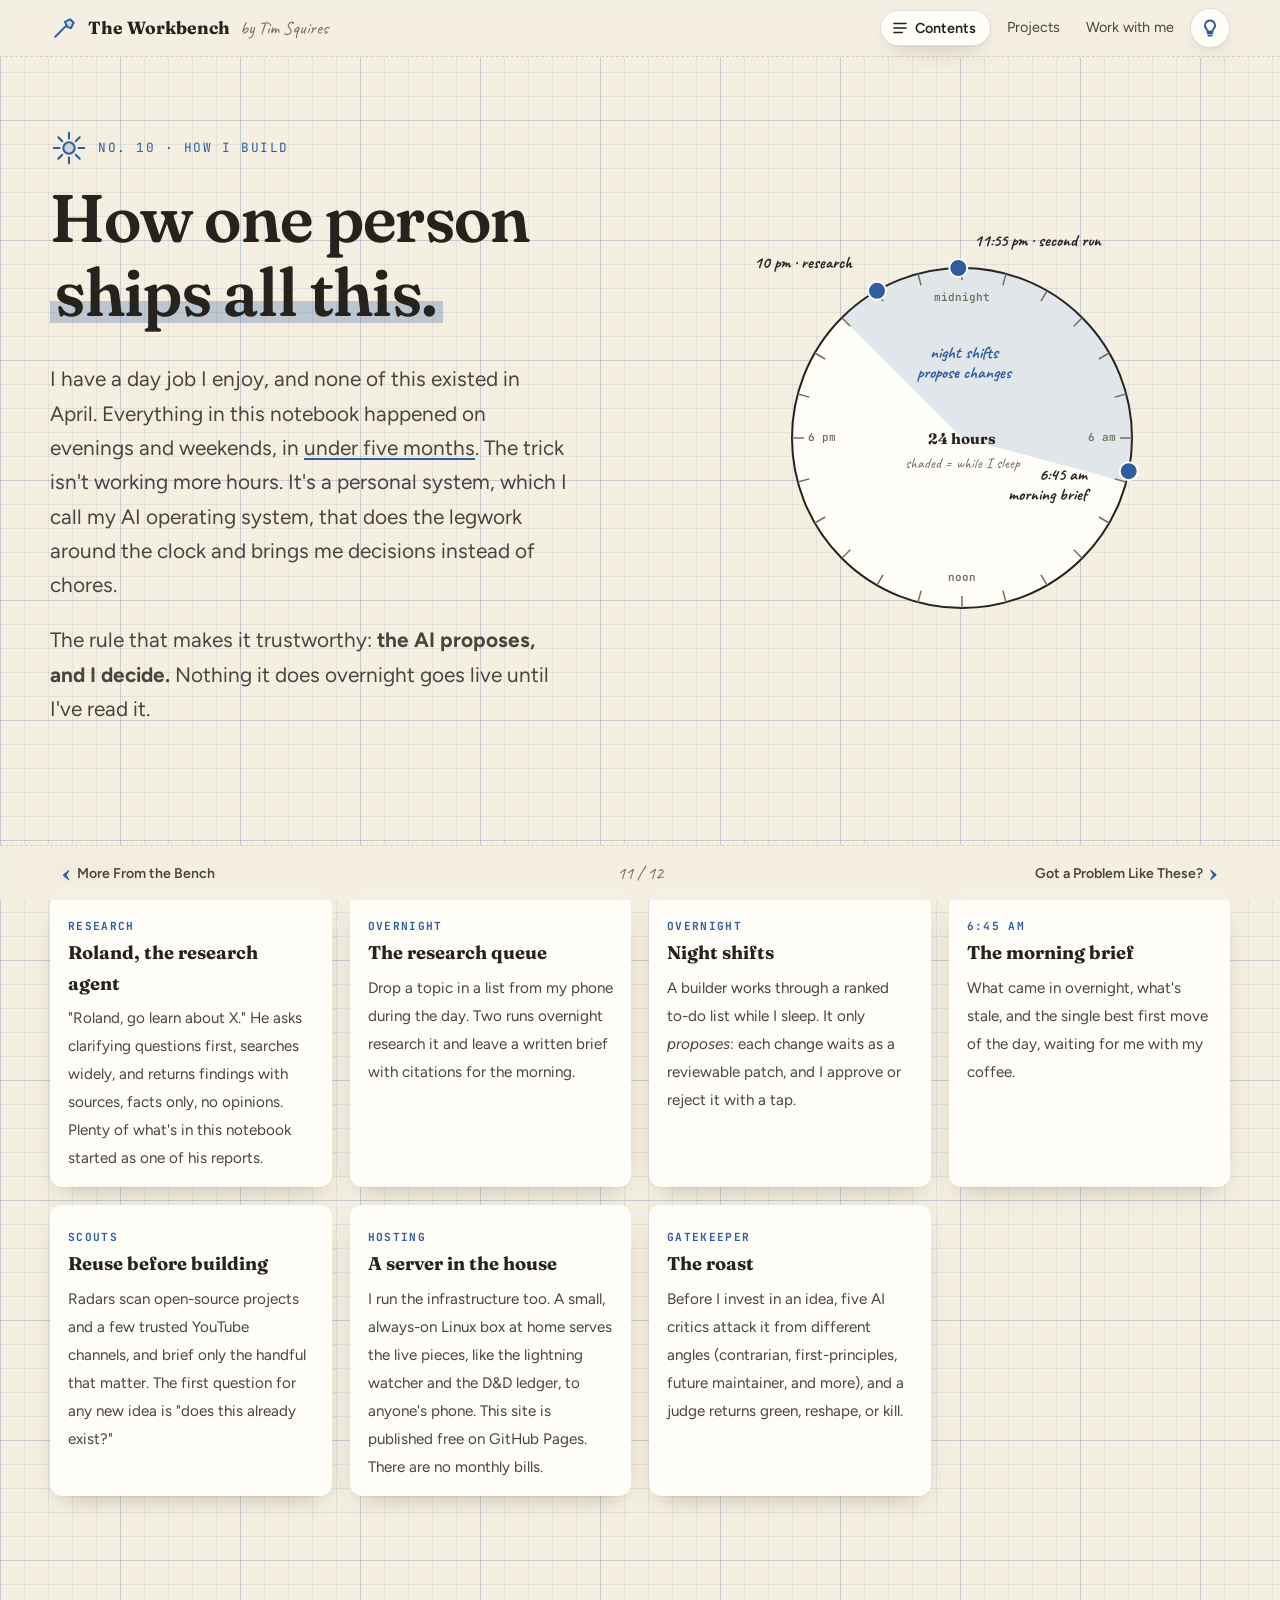
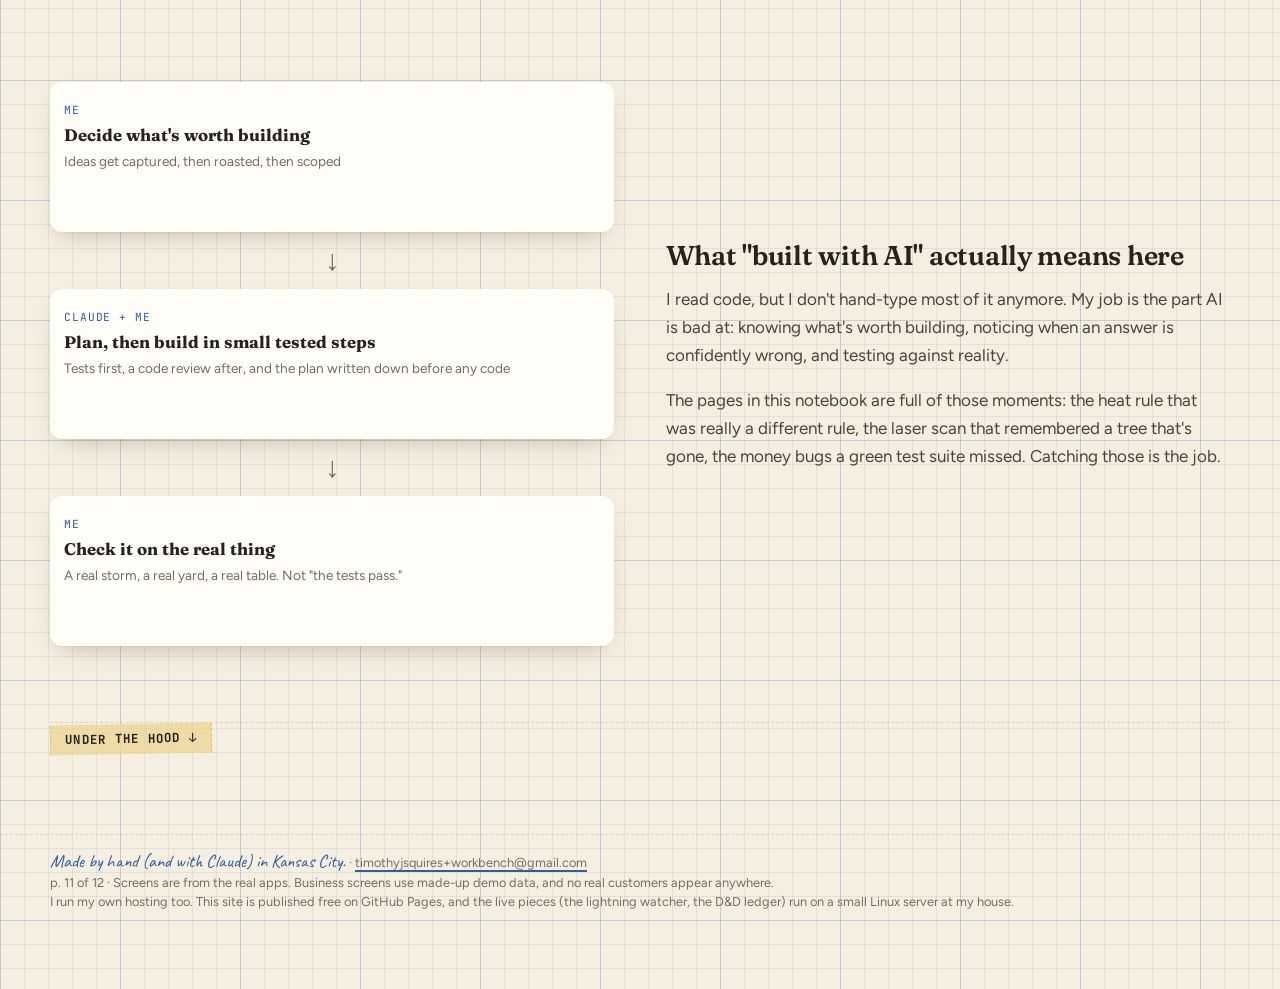
==== commit b98ca3d2: "Storm Tools page as Prairie Sky, garden refresh, test counts" ====
--- a/aios.html
+++ b/aios.html
@@ -45,7 +45,7 @@
   <section class="hero wrap">
     <div class="hero-grid">
       <div>
-        <div class="kicker"><svg class="doodle" viewBox="0 0 40 40" aria-hidden="true"><circle cx="20" cy="20" r="6"/><circle class="fill" cx="20" cy="20" r="6"/><path d="M20 4v6M20 30v6M4 20h6M30 20h6M8.7 8.7l4.2 4.2M27.1 27.1l4.2 4.2M8.7 31.3l4.2-4.2M27.1 12.9l4.2-4.2"/></svg>No. 09 · How I build</div>
+        <div class="kicker"><svg class="doodle" viewBox="0 0 40 40" aria-hidden="true"><circle cx="20" cy="20" r="6"/><circle class="fill" cx="20" cy="20" r="6"/><path d="M20 4v6M20 30v6M4 20h6M30 20h6M8.7 8.7l4.2 4.2M27.1 27.1l4.2 4.2M8.7 31.3l4.2-4.2M27.1 12.9l4.2-4.2"/></svg>No. 10 · How I build</div>
         <h1>How one person <span class="scribble">ships all this.</span></h1>
         <p class="lede">I have a day job I enjoy, and none of this existed in April. Everything in this notebook happened on evenings and weekends, in <a href="index.html#timeline">under five months</a>. The trick isn't working more hours. It's a personal system, which I call my AI operating system, that does the legwork around the clock and brings me decisions instead of chores.</p>
         <p class="lede">The rule that makes it trustworthy: <strong>the AI proposes, and I decide.</strong> Nothing it does overnight goes live until I've read it.</p>
--- a/assets/site.css
+++ b/assets/site.css
@@ -47,6 +47,7 @@
 [data-accent="aios"]       { --accent: #2F5E9E; }
 [data-accent="workbench"]  { --accent: #6B5B95; }
 [data-accent="build"]      { --accent: #C4452B; }
+[data-accent="storm"]      { --accent: #B4531F; }
 
 @media (prefers-color-scheme: dark) {
   :root:not([data-theme="light"]) {
@@ -71,6 +72,7 @@
   :root:not([data-theme="light"]) [data-accent="aios"]      { --accent: #8DB8FF; }
   :root:not([data-theme="light"]) [data-accent="workbench"] { --accent: #B9A7E8; }
   :root:not([data-theme="light"]) [data-accent="build"]     { --accent: #FF8C6B; }
+  :root:not([data-theme="light"]) [data-accent="storm"]     { --accent: #F0A06A; }
 }
 :root[data-theme="dark"] {
   --paper: #0F2238; --paper-2: #132A45;
@@ -94,6 +96,7 @@
 :root[data-theme="dark"] [data-accent="aios"]      { --accent: #8DB8FF; }
 :root[data-theme="dark"] [data-accent="workbench"] { --accent: #B9A7E8; }
 :root[data-theme="dark"] [data-accent="build"]     { --accent: #FF8C6B; }
+:root[data-theme="dark"] [data-accent="storm"]     { --accent: #F0A06A; }
 
 /* ── base ─────────────────────────────────────────────────────────────── */
 *, *::before, *::after { box-sizing: border-box; }
